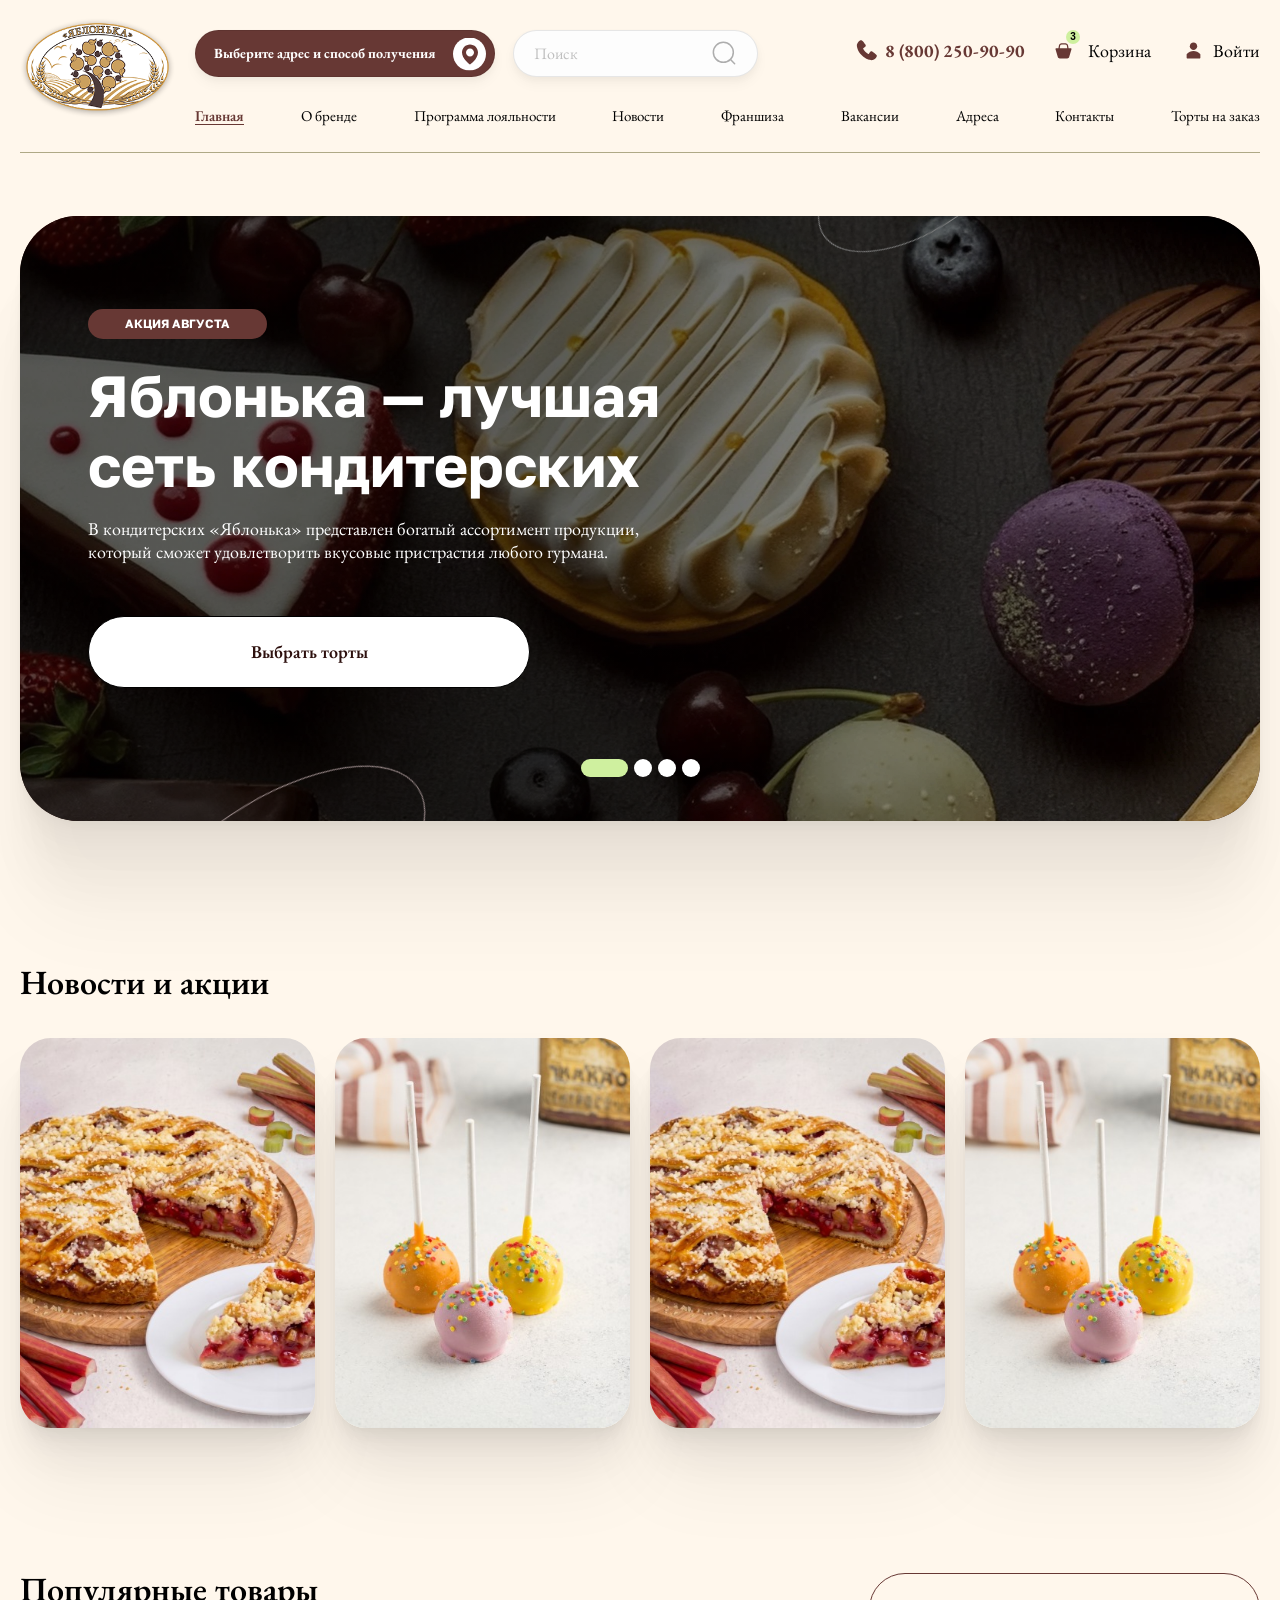
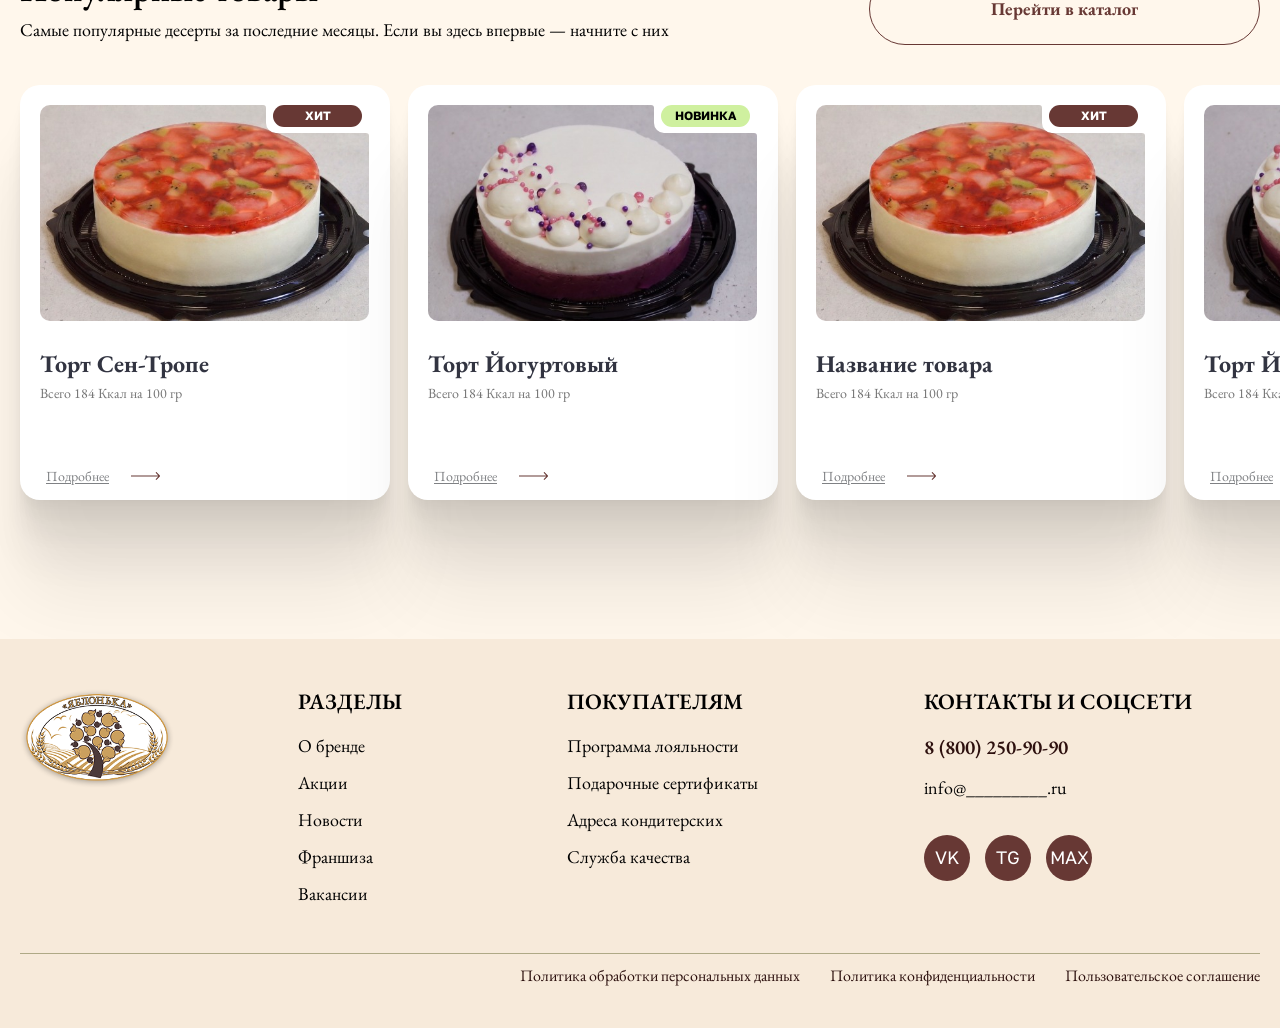
==== index.html @ ccea05e6 "show version1" ====
<!DOCTYPE html>
<html lang="ru">
  <head>
    <meta charset="UTF-8">
    <meta name="viewport" content="width=device-width, initial-scale=1.0">
    <meta name="description" content="Кондитерские «Яблонька»: торты, десерты, новости и акции сети.">
    <title>Яблонька — сеть кондитерских</title>
    <link rel="icon" href="images/logo.png" type="image/png">

    <link rel="preconnect" href="https://fonts.googleapis.com">
    <link rel="preconnect" href="https://fonts.gstatic.com" crossorigin>
    <link href="https://fonts.googleapis.com/css2?family=EB+Garamond:wght@400;600;700;800&family=Golos+Text:wght@400;600;700&display=swap" rel="stylesheet">

    <link rel="stylesheet" href="vendor/fancybox/fancybox-6.1.15.css">
    <link rel="stylesheet" href="vendor/select2/select2-4.0.13.min.css">
    <link rel="stylesheet" href="vendor/swiper/swiper-bundle-14.2.0.min.css">
    <link rel="stylesheet" href="css/style.css">
  </head>
  <body>
    <header class="site-header" data-site-header-root>
      <div class="site-header__container">
        <div class="site-header__top">
          <a class="site-header__logo-link" href="index.html" aria-label="Яблонька — главная страница">
            <img class="site-header__logo" src="images/logo.png" alt="Яблонька">
          </a>

          <button class="address-button" type="button" aria-label="Выберите адрес и способ получения" aria-haspopup="dialog" aria-controls="address-modal" data-address-modal-open>
            <span class="address-button__text">Выберите адрес и способ получения</span>
            <span class="address-button__icon-shell" aria-hidden="true">
              <img class="address-button__circle" src="images/address-circle.svg" alt="">
              <img class="address-button__pin" src="images/address-pin.svg" alt="">
            </span>
          </button>

          <form class="site-search site-header__desktop-search" role="search">
            <label class="visually-hidden" for="site-search-desktop">Поиск по сайту</label>
            <input class="site-search__input" id="site-search-desktop" type="search" name="query" placeholder="Поиск">
            <button class="site-search__button" type="submit" aria-label="Найти">
              <img class="site-search__icon" src="images/search.svg" alt="">
            </button>
          </form>

          <a class="site-header__phone" href="tel:88002509090" aria-label="Позвонить по номеру 8 (800) 250-90-90">
            <span class="site-header__phone-icon" aria-hidden="true">
              <img class="site-header__phone-icon-image" src="images/header-decoration.svg" alt="">
            </span>
            <span class="site-header__phone-text">8 (800) 250-90-90</span>
          </a>

          <a class="site-header__cart" href="#" aria-label="Корзина, 3 товара">
            <span class="site-header__cart-icon-shell" aria-hidden="true">
              <img class="site-header__cart-icon" src="images/cart.svg" alt="">
              <span class="site-header__cart-count-shell">
                <img class="site-header__cart-count-circle" src="images/cart-count.svg" alt="">
                <span class="site-header__cart-count">3</span>
              </span>
            </span>
            <span class="site-header__cart-text">Корзина</span>
          </a>

          <a class="site-header__account" href="#">
            <img class="site-header__account-icon" src="images/account.svg" alt="">
            <span>Войти</span>
          </a>

          <button class="site-header__menu-toggle" type="button" aria-expanded="false" aria-controls="site-navigation" aria-label="Открыть меню" data-menu-toggle>
            <span class="site-header__menu-line"></span>
            <span class="site-header__menu-line"></span>
            <span class="site-header__menu-line"></span>
          </button>
        </div>

        <nav class="site-nav" id="site-navigation" aria-label="Основная навигация">
          <div class="site-nav__mobile-tools">
            <form class="site-search site-nav__mobile-search" role="search">
              <label class="visually-hidden" for="site-search-mobile">Поиск по сайту</label>
              <input class="site-search__input" id="site-search-mobile" type="search" name="query" placeholder="Поиск">
              <button class="site-search__button" type="submit" aria-label="Найти">
                <img class="site-search__icon" src="images/search.svg" alt="">
              </button>
            </form>
            <a class="site-nav__mobile-account" href="#">
              <img class="site-nav__mobile-account-icon" src="images/account.svg" alt="">
              <span>Войти</span>
            </a>
          </div>

          <ul class="site-nav__list">
            <li class="site-nav__item"><a class="site-nav__link" href="index.html" aria-current="page">Главная</a></li>
            <li class="site-nav__item"><a class="site-nav__link" href="about.html">О бренде</a></li>
            <li class="site-nav__item"><a class="site-nav__link" href="loyalty.html">Программа лояльности</a></li>
            <li class="site-nav__item"><a class="site-nav__link" href="#">Новости</a></li>
            <li class="site-nav__item"><a class="site-nav__link" href="#">Франшиза</a></li>
            <li class="site-nav__item"><a class="site-nav__link" href="#">Вакансии</a></li>
            <li class="site-nav__item"><a class="site-nav__link" href="#">Адреса</a></li>
            <li class="site-nav__item"><a class="site-nav__link" href="#">Контакты</a></li>
            <li class="site-nav__item"><a class="site-nav__link" href="#">Торты на заказ</a></li>
          </ul>
        </nav>
      </div>
    </header>

    <main class="home-page">
      <section class="home-hero container" aria-label="Главные акции">
        <div class="home-hero__slider swiper" data-hero-slider>
          <!-- Четыре одинаковых демонстрационных слайда: заменить контентом следующих акций. -->
          <div class="home-hero__slides swiper-wrapper">
          <div class="hero-slide swiper-slide">
            <img class="hero-slide__image" src="images/index/hero-desserts.png" alt="Тарталетки, макароны и ягоды" width="1620" height="605" fetchpriority="high">
            <div class="hero-slide__shade" aria-hidden="true"></div>
            <img class="hero-slide__decoration hero-slide__decoration--bottom" src="images/index/hero-decoration-bottom.svg" alt="" width="343" height="163">
            <img class="hero-slide__decoration hero-slide__decoration--top" src="images/index/hero-decoration-top.svg" alt="" width="232" height="117">
            <div class="hero-slide__content">
              <span class="hero-slide__label">АКЦИЯ АВГУСТА</span>
              <h1 class="hero-slide__title">Яблонька — лучшая сеть кондитерских</h1>
              <p class="hero-slide__description">В кондитерских «Яблонька» представлен богатый ассортимент продукции, который сможет удовлетворить вкусовые пристрастия любого гурмана.</p>
              <a class="home-button hero-slide__button" href="#">Выбрать торты</a>
            </div>
          </div>
          <div class="hero-slide swiper-slide">
            <img class="hero-slide__image" src="images/index/hero-desserts.png" alt="Тарталетки, макароны и ягоды" width="1620" height="605">
            <div class="hero-slide__shade" aria-hidden="true"></div>
            <img class="hero-slide__decoration hero-slide__decoration--bottom" src="images/index/hero-decoration-bottom.svg" alt="" width="343" height="163">
            <img class="hero-slide__decoration hero-slide__decoration--top" src="images/index/hero-decoration-top.svg" alt="" width="232" height="117">
            <div class="hero-slide__content">
              <span class="hero-slide__label">АКЦИЯ АВГУСТА</span>
              <h2 class="hero-slide__title">Яблонька — лучшая сеть кондитерских</h2>
              <p class="hero-slide__description">В кондитерских «Яблонька» представлен богатый ассортимент продукции, который сможет удовлетворить вкусовые пристрастия любого гурмана.</p>
              <a class="home-button hero-slide__button" href="#">Выбрать торты</a>
            </div>
          </div>
          <div class="hero-slide swiper-slide">
            <img class="hero-slide__image" src="images/index/hero-desserts.png" alt="Тарталетки, макароны и ягоды" width="1620" height="605">
            <div class="hero-slide__shade" aria-hidden="true"></div>
            <img class="hero-slide__decoration hero-slide__decoration--bottom" src="images/index/hero-decoration-bottom.svg" alt="" width="343" height="163">
            <img class="hero-slide__decoration hero-slide__decoration--top" src="images/index/hero-decoration-top.svg" alt="" width="232" height="117">
            <div class="hero-slide__content">
              <span class="hero-slide__label">АКЦИЯ АВГУСТА</span>
              <h2 class="hero-slide__title">Яблонька — лучшая сеть кондитерских</h2>
              <p class="hero-slide__description">В кондитерских «Яблонька» представлен богатый ассортимент продукции, который сможет удовлетворить вкусовые пристрастия любого гурмана.</p>
              <a class="home-button hero-slide__button" href="#">Выбрать торты</a>
            </div>
          </div>
          <div class="hero-slide swiper-slide">
            <img class="hero-slide__image" src="images/index/hero-desserts.png" alt="Тарталетки, макароны и ягоды" width="1620" height="605">
            <div class="hero-slide__shade" aria-hidden="true"></div>
            <img class="hero-slide__decoration hero-slide__decoration--bottom" src="images/index/hero-decoration-bottom.svg" alt="" width="343" height="163">
            <img class="hero-slide__decoration hero-slide__decoration--top" src="images/index/hero-decoration-top.svg" alt="" width="232" height="117">
            <div class="hero-slide__content">
              <span class="hero-slide__label">АКЦИЯ АВГУСТА</span>
              <h2 class="hero-slide__title">Яблонька — лучшая сеть кондитерских</h2>
              <p class="hero-slide__description">В кондитерских «Яблонька» представлен богатый ассортимент продукции, который сможет удовлетворить вкусовые пристрастия любого гурмана.</p>
              <a class="home-button hero-slide__button" href="#">Выбрать торты</a>
            </div>
          </div>
          </div>
        </div>
        <div class="home-hero__pagination" data-hero-pagination aria-label="Выбор главного слайда"></div>
      </section>

      <section class="home-news container" aria-labelledby="home-news-title">
        <h2 class="home-section-title home-news__title" id="home-news-title">Новости и акции</h2>
        <div class="home-news__slider swiper" data-news-slider>
          <div class="home-news__slides swiper-wrapper">
            <div class="home-news__slide swiper-slide">
              <a class="news-card" href="#" aria-label="Подробнее о новости и акции №1">
                <img class="news-card__image" src="images/index/news-pie.png" alt="Ягодный пирог и порция на тарелке" width="390" height="516" loading="lazy">
              </a>
            </div>
            <div class="home-news__slide swiper-slide">
              <a class="news-card" href="#" aria-label="Подробнее о новости и акции №2">
                <img class="news-card__image" src="images/index/news-cake-pops.png" alt="Разноцветные кейк-попсы" width="390" height="516" loading="lazy">
              </a>
            </div>
            <div class="home-news__slide swiper-slide">
              <a class="news-card" href="#" aria-label="Подробнее о новости и акции №3">
                <img class="news-card__image" src="images/index/news-pie.png" alt="Ягодный пирог и порция на тарелке" width="390" height="516" loading="lazy">
              </a>
            </div>
            <div class="home-news__slide swiper-slide">
              <a class="news-card" href="#" aria-label="Подробнее о новости и акции №4">
                <img class="news-card__image" src="images/index/news-cake-pops.png" alt="Разноцветные кейк-попсы" width="390" height="516" loading="lazy">
              </a>
            </div>
          </div>
        </div>
        <div class="home-carousel-pagination" data-news-pagination aria-label="Выбор новости"></div>
      </section>

      <section class="home-products" aria-labelledby="home-products-title">
        <div class="container">
          <div class="home-products__header">
            <div class="home-products__intro">
              <h2 class="home-section-title" id="home-products-title">Популярные товары</h2>
              <p class="home-products__description">Самые популярные десерты за последние месяцы. Если вы здесь впервые — начните с них</p>
            </div>
            <a class="home-button home-products__catalog" href="catalog.html">Перейти в каталог</a>
          </div>
          <div class="home-products__slider swiper" data-products-slider>
            <div class="home-products__slides swiper-wrapper">
            <div class="home-products__slide swiper-slide">
              <a class="product-card" href="#" aria-label="Подробнее о товаре «Торт Сен-Тропе»">
                <img class="product-card__image" src="images/index/cake-saint-tropez.png" alt="Торт с клубничной начинкой" width="329" height="216" loading="lazy">
                <span class="product-card__badge">ХИТ</span>
                <h3 class="product-card__title">Торт Сен-Тропе</h3>
                <p class="product-card__description">Всего 184 Ккал на 100 гр</p>
                <span class="product-card__link">
                  <span class="product-card__link-text">Подробнее</span>
                  <img class="product-card__arrow" src="images/index/product-arrow.svg" alt="" width="29" height="8">
                </span>
              </a>
            </div>
            <div class="home-products__slide swiper-slide">
              <a class="product-card" href="#" aria-label="Подробнее о товаре «Торт Йогуртовый»">
                <img class="product-card__image" src="images/index/cake-yogurt.png" alt="Йогуртовый торт с белым кремом и ягодами" width="329" height="216" loading="lazy">
                <span class="product-card__badge product-card__badge--new">НОВИНКА</span>
                <h3 class="product-card__title">Торт Йогуртовый</h3>
                <p class="product-card__description">Всего 184 Ккал на 100 гр</p>
                <span class="product-card__link">
                  <span class="product-card__link-text">Подробнее</span>
                  <img class="product-card__arrow" src="images/index/product-arrow.svg" alt="" width="29" height="8">
                </span>
              </a>
            </div>
            <div class="home-products__slide swiper-slide">
              <a class="product-card" href="#" aria-label="Подробнее о товаре «Название товара»">
                <img class="product-card__image" src="images/index/cake-saint-tropez.png" alt="Торт с клубничной начинкой" width="329" height="216" loading="lazy">
                <span class="product-card__badge">ХИТ</span>
                <h3 class="product-card__title">Название товара</h3>
                <p class="product-card__description">Всего 184 Ккал на 100 гр</p>
                <span class="product-card__link">
                  <span class="product-card__link-text">Подробнее</span>
                  <img class="product-card__arrow" src="images/index/product-arrow.svg" alt="" width="29" height="8">
                </span>
              </a>
            </div>
            <div class="home-products__slide swiper-slide">
              <a class="product-card" href="#" aria-label="Подробнее о товаре «Торт Йогуртовый»">
                <img class="product-card__image" src="images/index/cake-yogurt.png" alt="Йогуртовый торт с белым кремом и ягодами" width="329" height="216" loading="lazy">
                <span class="product-card__badge product-card__badge--new">НОВИНКА</span>
                <h3 class="product-card__title">Торт Йогуртовый</h3>
                <p class="product-card__description">Всего 184 Ккал на 100 гр</p>
                <span class="product-card__link">
                  <span class="product-card__link-text">Подробнее</span>
                  <img class="product-card__arrow" src="images/index/product-arrow.svg" alt="" width="29" height="8">
                </span>
              </a>
            </div>
            <div class="home-products__slide swiper-slide">
              <a class="product-card" href="#" aria-label="Подробнее о товаре «Название товара»">
                <img class="product-card__image" src="images/index/cake-saint-tropez.png" alt="Торт с клубничной начинкой" width="329" height="216" loading="lazy">
                <span class="product-card__badge">ХИТ</span>
                <h3 class="product-card__title">Название товара</h3>
                <p class="product-card__description">Всего 184 Ккал на 100 гр</p>
                <span class="product-card__link">
                  <span class="product-card__link-text">Подробнее</span>
                  <img class="product-card__arrow" src="images/index/product-arrow.svg" alt="" width="29" height="8">
                </span>
              </a>
            </div>
            </div>
          </div>
          <div class="home-carousel-pagination" data-products-pagination aria-label="Выбор товара"></div>
        </div>
      </section>
    </main>

    <footer class="site-footer">
      <div class="container">
        <div class="site-footer__top">
          <div class="site-footer__brand">
            <a class="site-footer__logo-link" href="index.html" aria-label="Яблонька — главная страница">
              <img class="site-footer__logo" src="images/logo.png" alt="Яблонька">
            </a>
          </div>

          <section class="site-footer__column" aria-labelledby="footer-sections">
            <h2 class="site-footer__title" id="footer-sections">РАЗДЕЛЫ</h2>
            <ul class="site-footer__list">
              <li><a class="site-footer__link" href="about.html">О бренде</a></li>
              <li><a class="site-footer__link" href="#">Акции</a></li>
              <li><a class="site-footer__link" href="#">Новости</a></li>
              <li><a class="site-footer__link" href="#">Франшиза</a></li>
              <li><a class="site-footer__link" href="#">Вакансии</a></li>
            </ul>
          </section>

          <section class="site-footer__column" aria-labelledby="footer-customers">
            <h2 class="site-footer__title" id="footer-customers">ПОКУПАТЕЛЯМ</h2>
            <ul class="site-footer__list">
              <li><a class="site-footer__link" href="loyalty.html">Программа лояльности</a></li>
              <li><a class="site-footer__link" href="#">Подарочные сертификаты</a></li>
              <li><a class="site-footer__link" href="#">Адреса кондитерских</a></li>
              <li><a class="site-footer__link" href="#">Служба качества</a></li>
            </ul>
          </section>

          <section class="site-footer__contacts" aria-labelledby="footer-contacts">
            <h2 class="site-footer__title" id="footer-contacts">КОНТАКТЫ И СОЦСЕТИ</h2>
            <a class="site-footer__phone" href="tel:88002509090">8 (800) 250-90-90</a>
            <a class="site-footer__email" href="mailto:info@_________.ru">info@_________.ru</a>
            <div class="site-footer__socials">
              <a class="site-footer__social-link" href="#" aria-label="VK">
                <span class="site-footer__social-label">VK</span>
              </a>
              <a class="site-footer__social-link" href="#" aria-label="TG">
                <span class="site-footer__social-label">TG</span>
              </a>
              <a class="site-footer__social-link" href="#" aria-label="TG">
                <span class="site-footer__social-label">MAX</span>
              </a>
            </div>
          </section>
        </div>

        <div class="site-footer__bottom">
          <a class="site-footer__legal-link" href="#">Политика обработки персональных данных</a>
          <a class="site-footer__legal-link" href="#">Политика конфиденциальности</a>
          <a class="site-footer__legal-link" href="#">Пользовательское соглашение</a>
        </div>
      </div>
    </footer>

    <div class="address-modal" id="address-modal" data-display="block" data-selectable>
      <div class="address-modal__window">
        <div class="address-modal__header">
          <h2 class="address-modal__title" id="address-modal-title">Мои адреса</h2>
          <button class="address-modal__close" type="button" aria-label="Закрыть окно выбора адреса" data-address-modal-close data-fancybox-close autofocus>
            <img class="address-modal__close-icon" src="images/modal-close.svg" alt="" width="29" height="29">
          </button>
        </div>

        <form class="address-modal__form" data-address-form>
          <div class="address-tabs" role="tablist" aria-label="Способ получения заказа">
            <button class="address-tabs__tab address-tabs__tab--active" id="address-tab-delivery" type="button" role="tab" aria-selected="true" aria-controls="address-panel-delivery" data-address-tab="delivery">
              <span class="address-tabs__icon-shell" aria-hidden="true">
                <img class="address-tabs__icon address-tabs__icon--default" src="images/delivery.svg" alt="" width="24" height="24">
                <img class="address-tabs__icon address-tabs__icon--active" src="images/delivery-active.svg" alt="" width="24" height="24">
              </span>
              Доставка
            </button>
            <button class="address-tabs__tab" id="address-tab-pickup" type="button" role="tab" aria-selected="false" aria-controls="address-panel-pickup" tabindex="-1" data-address-tab="pickup">
              <span class="address-tabs__icon-shell address-tabs__icon-shell--pickup" aria-hidden="true">
                <img class="address-tabs__icon address-tabs__icon--default" src="images/pickup.svg" alt="" width="21" height="19">
                <img class="address-tabs__icon address-tabs__icon--active" src="images/pickup-active.svg" alt="" width="21" height="19">
              </span>
              Самовывоз
            </button>
          </div>

          <p class="address-modal__description" id="address-modal-description">От указанного адреса и способа получения заказа зависит ассортимент и цены на товары</p>
          <a class="address-modal__map-link" href="#">Посмотреть все ПВЗ на карте</a>

          <div class="address-modal__panel" id="address-panel-delivery" role="tabpanel" aria-labelledby="address-tab-delivery" data-address-panel="delivery">
            <div class="address-select">
              <label class="visually-hidden" for="delivery-address">Адрес доставки</label>
              <!-- Демонстрационные варианты: заменить адресами из бэкенда. -->
              <select class="address-select__input" id="delivery-address" name="delivery-address" data-address-select="delivery" data-placeholder="Выберите адрес доставки">
                <option value=""></option>
                <option value="delivery-radishcheva">г. Саратов, ул. Радищева, 24</option>
                <option value="delivery-gorkogo">г. Саратов, ул. Горького, 35</option>
                <option value="delivery-moskovskaya">г. Саратов, ул. Московская, 72</option>
                <option value="delivery-chapaeva">г. Саратов, ул. Чапаева, 56</option>
                <option value="delivery-stroiteley">г. Саратов, пр-т Строителей, 36</option>
                <option value="delivery-chekhova">г. Саратов, ул. Чехова, 2</option>
                <option value="delivery-lebedeva">г. Саратов, ул. Лебедева-Кумача, 70</option>
                <option value="delivery-burovaya">г. Саратов, ул. Буровая, 25</option>
                <option value="delivery-engels">г. Энгельс, ул. Тельмана, 10</option>
                <option value="delivery-balakovo">г. Балаково, ул. Ленина, 20</option>
              </select>
              <button class="address-select__clear" type="button" aria-label="Очистить адрес доставки" hidden data-address-clear="delivery"></button>
            </div>
          </div>

          <div class="address-modal__panel" id="address-panel-pickup" role="tabpanel" aria-labelledby="address-tab-pickup" hidden data-address-panel="pickup">
            <div class="address-select">
              <label class="visually-hidden" for="pickup-address">Адрес кондитерской для самовывоза</label>
              <!-- Демонстрационные варианты из макета: заменить данными бэкенда. -->
              <select class="address-select__input" id="pickup-address" name="pickup-address" data-address-select="pickup" data-placeholder="Выберите адрес кондитерской">
                <option value=""></option>
                <option value="pickup-radishcheva">г. Саратов, ул. Радищева, 24</option>
                <option value="pickup-batavina">г. Саратов, ул. Батавина, 1</option>
                <option value="pickup-happy-mall-1">г. Саратов, Вольский тракт, 2 (ТК «Happy Молл 1»)</option>
                <option value="pickup-happy-mall-2">г. Саратов, Вольский тракт, 2/1 (ТК «Happy Молл 2»)</option>
                <option value="pickup-stroiteley-36">г. Саратов, пр-т Строителей, 36</option>
                <option value="pickup-chekhova">г. Саратов, ул. Чехова, 2</option>
                <option value="pickup-tau">г. Саратов, ул. 3-я Дачная (ТРЦ «ТАУ Галерея»)</option>
                <option value="pickup-tau-opposite">г. Саратов, ул. 3-я Дачная (напротив ТРЦ «ТАУ Галерея»)</option>
                <option value="pickup-lebedeva">г. Саратов, ул. Лебедева Кумача, 70к</option>
                <option value="pickup-atrio">г. Саратов, пр-т Строителей, 1 (ТЦ «АТРИО»)</option>
                <option value="pickup-burovaya">г. Саратов, ул. Буровая, 25</option>
              </select>
              <button class="address-select__clear" type="button" aria-label="Очистить адрес самовывоза" hidden data-address-clear="pickup"></button>
            </div>
          </div>

          <button class="address-modal__confirm" type="submit" disabled>Подтвердить</button>
        </form>
      </div>
    </div>

    <script src="vendor/jquery/jquery-3.7.1.min.js" defer></script>
    <script src="vendor/select2/select2-4.0.13.min.js" defer></script>
    <script src="vendor/fancybox/fancybox-6.1.15.umd.js" defer></script>
    <script src="vendor/swiper/swiper-bundle-14.2.0.min.js" defer></script>
    <script type="module" src="js/app.js"></script>
  </body>
</html>
---- css/style.css ----
@import url("./base.css");
@import url("./components.css");
@import url("./address-modal.css");
@import url("./pages/index.css");
@import url("./pages/about.css");
@import url("./pages/catalog.css");
@import url("./pages/product.css");
@import url("./pages/loyalty.css");
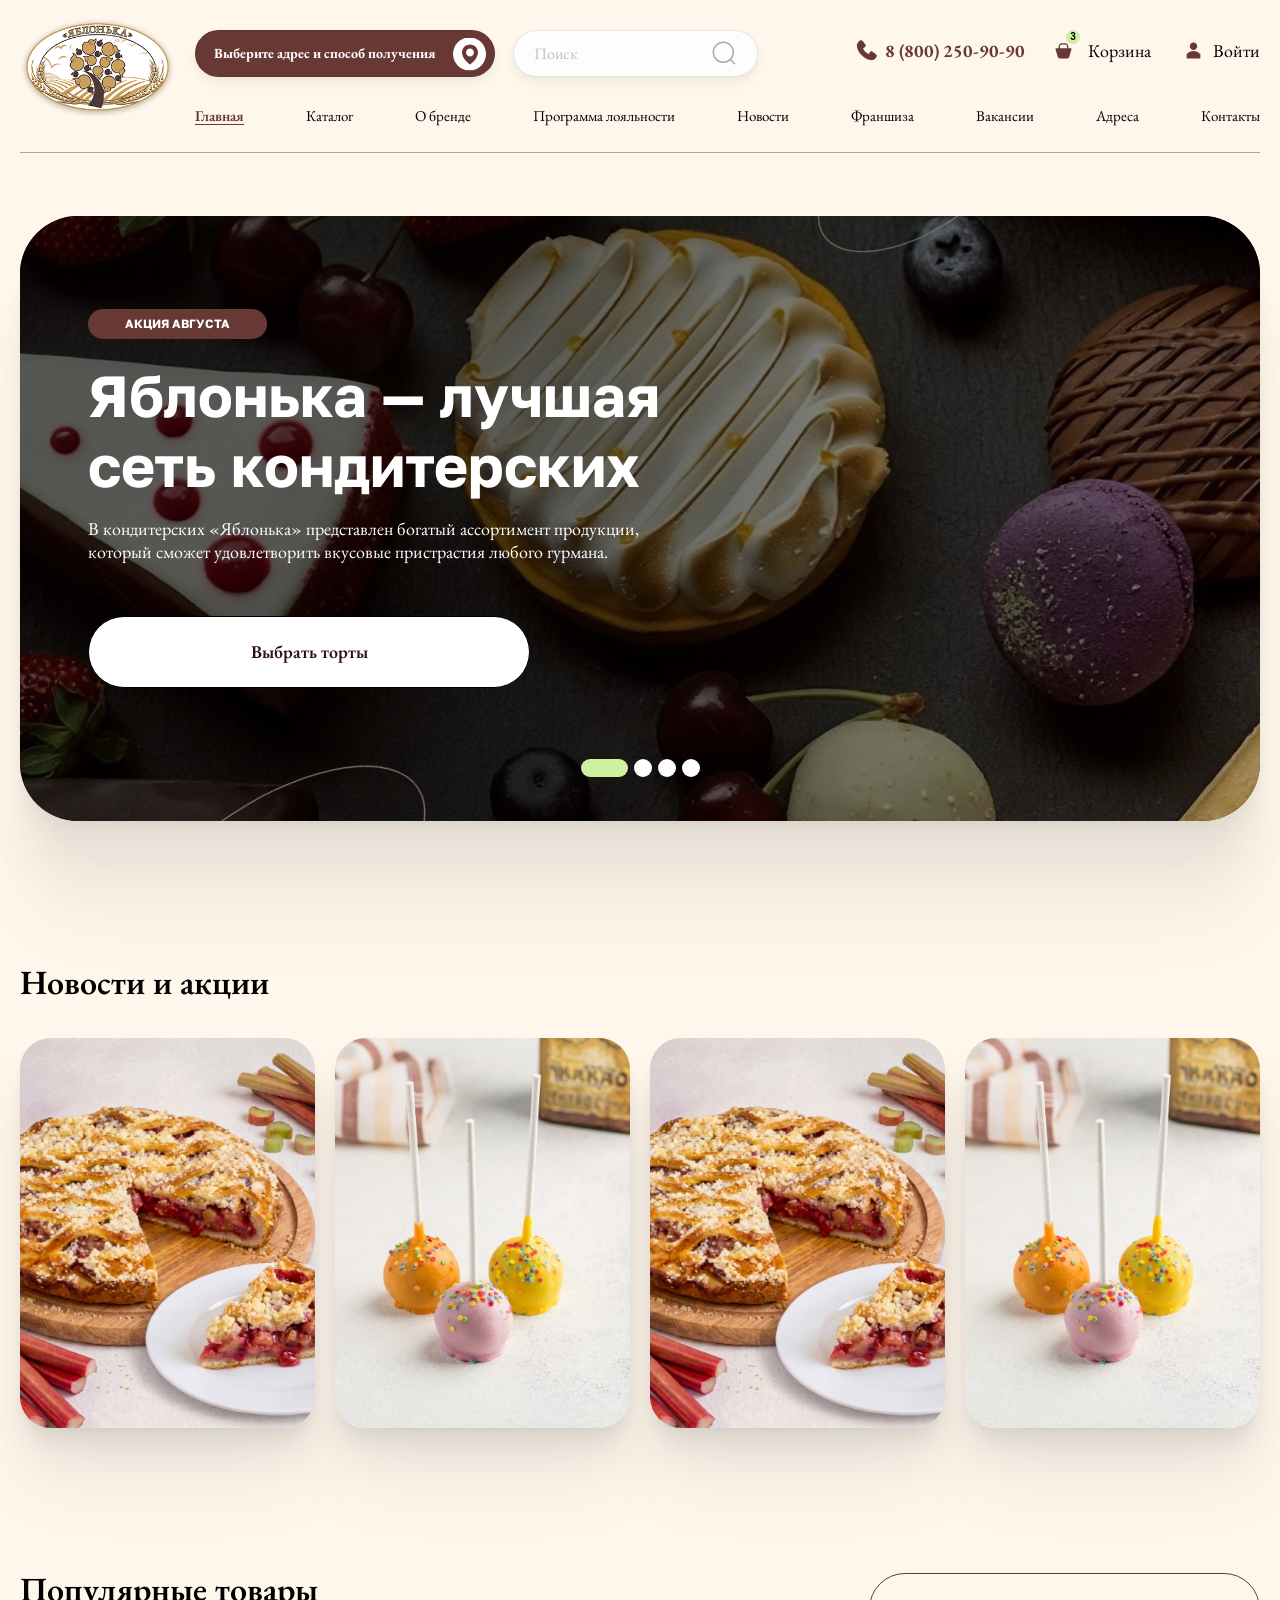
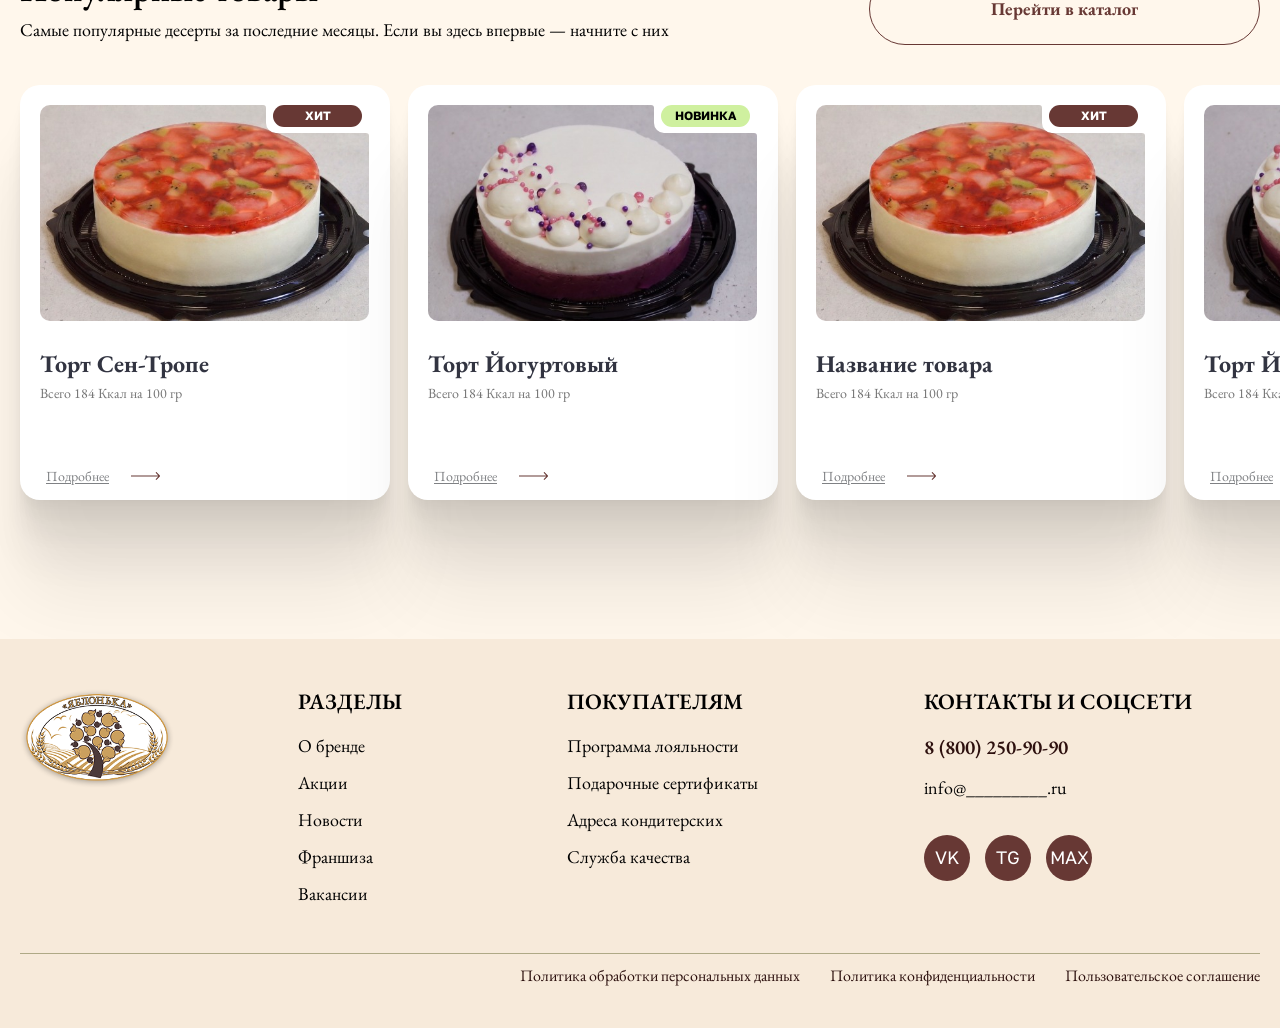
==== commit f3d972cc: "fix" ====
--- a/index.html
+++ b/index.html
@@ -3,7 +3,7 @@
   <head>
     <meta charset="UTF-8">
     <meta name="viewport" content="width=device-width, initial-scale=1.0">
-    <meta name="description" content="Кондитерские «Яблонька»: торты, десерты, новости и акции сети.">
+    <meta name="description" content="">
     <title>Яблонька — сеть кондитерских</title>
     <link rel="icon" href="images/logo.png" type="image/png">
 
@@ -87,14 +87,14 @@
 
           <ul class="site-nav__list">
             <li class="site-nav__item"><a class="site-nav__link" href="index.html" aria-current="page">Главная</a></li>
+            <li class="site-nav__item"><a class="site-nav__link" href="catalog.html">Каталог</a></li>
             <li class="site-nav__item"><a class="site-nav__link" href="about.html">О бренде</a></li>
             <li class="site-nav__item"><a class="site-nav__link" href="loyalty.html">Программа лояльности</a></li>
             <li class="site-nav__item"><a class="site-nav__link" href="#">Новости</a></li>
             <li class="site-nav__item"><a class="site-nav__link" href="#">Франшиза</a></li>
             <li class="site-nav__item"><a class="site-nav__link" href="#">Вакансии</a></li>
             <li class="site-nav__item"><a class="site-nav__link" href="#">Адреса</a></li>
-            <li class="site-nav__item"><a class="site-nav__link" href="#">Контакты</a></li>
-            <li class="site-nav__item"><a class="site-nav__link" href="#">Торты на заказ</a></li>
+            <li class="site-nav__item"><a class="site-nav__link" href="contacts.html">Контакты</a></li>
           </ul>
         </nav>
       </div>
@@ -103,7 +103,6 @@
     <main class="home-page">
       <section class="home-hero container" aria-label="Главные акции">
         <div class="home-hero__slider swiper" data-hero-slider>
-          <!-- Четыре одинаковых демонстрационных слайда: заменить контентом следующих акций. -->
           <div class="home-hero__slides swiper-wrapper">
           <div class="hero-slide swiper-slide">
             <img class="hero-slide__image" src="images/index/hero-desserts.png" alt="Тарталетки, макароны и ягоды" width="1620" height="605" fetchpriority="high">
@@ -291,7 +290,7 @@
               <li><a class="site-footer__link" href="loyalty.html">Программа лояльности</a></li>
               <li><a class="site-footer__link" href="#">Подарочные сертификаты</a></li>
               <li><a class="site-footer__link" href="#">Адреса кондитерских</a></li>
-              <li><a class="site-footer__link" href="#">Служба качества</a></li>
+              <li><a class="site-footer__link" href="contacts.html#quality-service">Служба качества</a></li>
             </ul>
           </section>
 
@@ -349,46 +348,29 @@
           </div>
 
           <p class="address-modal__description" id="address-modal-description">От указанного адреса и способа получения заказа зависит ассортимент и цены на товары</p>
-          <a class="address-modal__map-link" href="#">Посмотреть все ПВЗ на карте</a>
 
           <div class="address-modal__panel" id="address-panel-delivery" role="tabpanel" aria-labelledby="address-tab-delivery" data-address-panel="delivery">
-            <div class="address-select">
-              <label class="visually-hidden" for="delivery-address">Адрес доставки</label>
-              <!-- Демонстрационные варианты: заменить адресами из бэкенда. -->
-              <select class="address-select__input" id="delivery-address" name="delivery-address" data-address-select="delivery" data-placeholder="Выберите адрес доставки">
-                <option value=""></option>
-                <option value="delivery-radishcheva">г. Саратов, ул. Радищева, 24</option>
-                <option value="delivery-gorkogo">г. Саратов, ул. Горького, 35</option>
-                <option value="delivery-moskovskaya">г. Саратов, ул. Московская, 72</option>
-                <option value="delivery-chapaeva">г. Саратов, ул. Чапаева, 56</option>
-                <option value="delivery-stroiteley">г. Саратов, пр-т Строителей, 36</option>
-                <option value="delivery-chekhova">г. Саратов, ул. Чехова, 2</option>
-                <option value="delivery-lebedeva">г. Саратов, ул. Лебедева-Кумача, 70</option>
-                <option value="delivery-burovaya">г. Саратов, ул. Буровая, 25</option>
-                <option value="delivery-engels">г. Энгельс, ул. Тельмана, 10</option>
-                <option value="delivery-balakovo">г. Балаково, ул. Ленина, 20</option>
-              </select>
-              <button class="address-select__clear" type="button" aria-label="Очистить адрес доставки" hidden data-address-clear="delivery"></button>
-            </div>
-          </div>
-
-          <div class="address-modal__panel" id="address-panel-pickup" role="tabpanel" aria-labelledby="address-tab-pickup" hidden data-address-panel="pickup">
+            <div class="address-modal__delivery-fields">
+              <div class="address-select">
+                <label class="visually-hidden" for="delivery-address">Улица доставки</label>
+                <select class="address-select__input" id="delivery-address" name="delivery-address" data-address-select="delivery" data-placeholder="Введите улицу доставки" required>
+                  <option value=""></option>
+                </select>
+                <button class="address-select__clear" type="button" aria-label="Очистить улицу доставки" hidden data-address-clear="delivery"></button>
+              </div>
+              <div class="address-modal__house-field">
+                <label class="visually-hidden" for="delivery-house">Номер дома</label>
+                <input class="address-modal__house-input" id="delivery-house" name="delivery-house" type="text" inputmode="numeric" pattern="[0-9]+" autocomplete="address-line2" placeholder="Дом" required data-address-house>
+              </div>
+            </div>
+          </div>
+
+          <div class="address-modal__panel address-modal__panel--pickup" id="address-panel-pickup" role="tabpanel" aria-labelledby="address-tab-pickup" hidden data-address-panel="pickup">
+            <button class="address-modal__map-link" type="button" data-pickup-map-open>Посмотреть все ПВЗ на карте</button>
             <div class="address-select">
               <label class="visually-hidden" for="pickup-address">Адрес кондитерской для самовывоза</label>
-              <!-- Демонстрационные варианты из макета: заменить данными бэкенда. -->
               <select class="address-select__input" id="pickup-address" name="pickup-address" data-address-select="pickup" data-placeholder="Выберите адрес кондитерской">
                 <option value=""></option>
-                <option value="pickup-radishcheva">г. Саратов, ул. Радищева, 24</option>
-                <option value="pickup-batavina">г. Саратов, ул. Батавина, 1</option>
-                <option value="pickup-happy-mall-1">г. Саратов, Вольский тракт, 2 (ТК «Happy Молл 1»)</option>
-                <option value="pickup-happy-mall-2">г. Саратов, Вольский тракт, 2/1 (ТК «Happy Молл 2»)</option>
-                <option value="pickup-stroiteley-36">г. Саратов, пр-т Строителей, 36</option>
-                <option value="pickup-chekhova">г. Саратов, ул. Чехова, 2</option>
-                <option value="pickup-tau">г. Саратов, ул. 3-я Дачная (ТРЦ «ТАУ Галерея»)</option>
-                <option value="pickup-tau-opposite">г. Саратов, ул. 3-я Дачная (напротив ТРЦ «ТАУ Галерея»)</option>
-                <option value="pickup-lebedeva">г. Саратов, ул. Лебедева Кумача, 70к</option>
-                <option value="pickup-atrio">г. Саратов, пр-т Строителей, 1 (ТЦ «АТРИО»)</option>
-                <option value="pickup-burovaya">г. Саратов, ул. Буровая, 25</option>
               </select>
               <button class="address-select__clear" type="button" aria-label="Очистить адрес самовывоза" hidden data-address-clear="pickup"></button>
             </div>
@@ -396,6 +378,31 @@
 
           <button class="address-modal__confirm" type="submit" disabled>Подтвердить</button>
         </form>
+      </div>
+    </div>
+
+    <div class="pickup-map" id="pickup-map" data-display="block" data-selectable>
+      <div class="pickup-map__window">
+        <div class="pickup-map__header">
+          <h2 class="pickup-map__title" id="pickup-map-title">Пункты самовывоза</h2>
+          <button class="pickup-map__close" type="button" aria-label="Закрыть карту пунктов самовывоза" data-pickup-map-close data-fancybox-close>
+            <img src="images/modal-close.svg" alt="" width="29" height="29">
+          </button>
+        </div>
+        <p class="pickup-map__description">Выберите кондитерскую на карте</p>
+        <div class="pickup-map__map-shell" data-pickup-map-shell role="group" tabindex="0" aria-label="Карта пунктов самовывоза" aria-describedby="pickup-map-keyboard-help">
+          <p class="visually-hidden" id="pickup-map-keyboard-help">Переключайте пункты стрелками, затем нажмите Enter, чтобы перейти к кнопке «Выбрать».</p>
+          <div class="pickup-map__canvas" data-pickup-map-canvas aria-label="Карта пунктов самовывоза"></div>
+          <p class="pickup-map__status" data-pickup-map-status role="status">Загружаем карту…</p>
+          <article class="pickup-map__card" data-pickup-map-card hidden>
+            <h3 class="pickup-map__card-title" data-pickup-shop-name></h3>
+            <p class="pickup-map__card-address" data-pickup-shop-address></p>
+            <p class="pickup-map__card-detail" data-pickup-shop-hours></p>
+            <p class="pickup-map__card-detail" data-pickup-shop-phone></p>
+            <p class="pickup-map__card-detail" data-pickup-shop-descr></p>
+            <button class="pickup-map__select" type="button" data-pickup-map-select>Выбрать</button>
+          </article>
+        </div>
       </div>
     </div>
 
--- a/css/style.css
+++ b/css/style.css
@@ -6,3 +6,5 @@
 @import url("./pages/catalog.css");
 @import url("./pages/product.css");
 @import url("./pages/loyalty.css");
+@import url("./pages/contacts.css");
+@import url("./pages/social.css");
